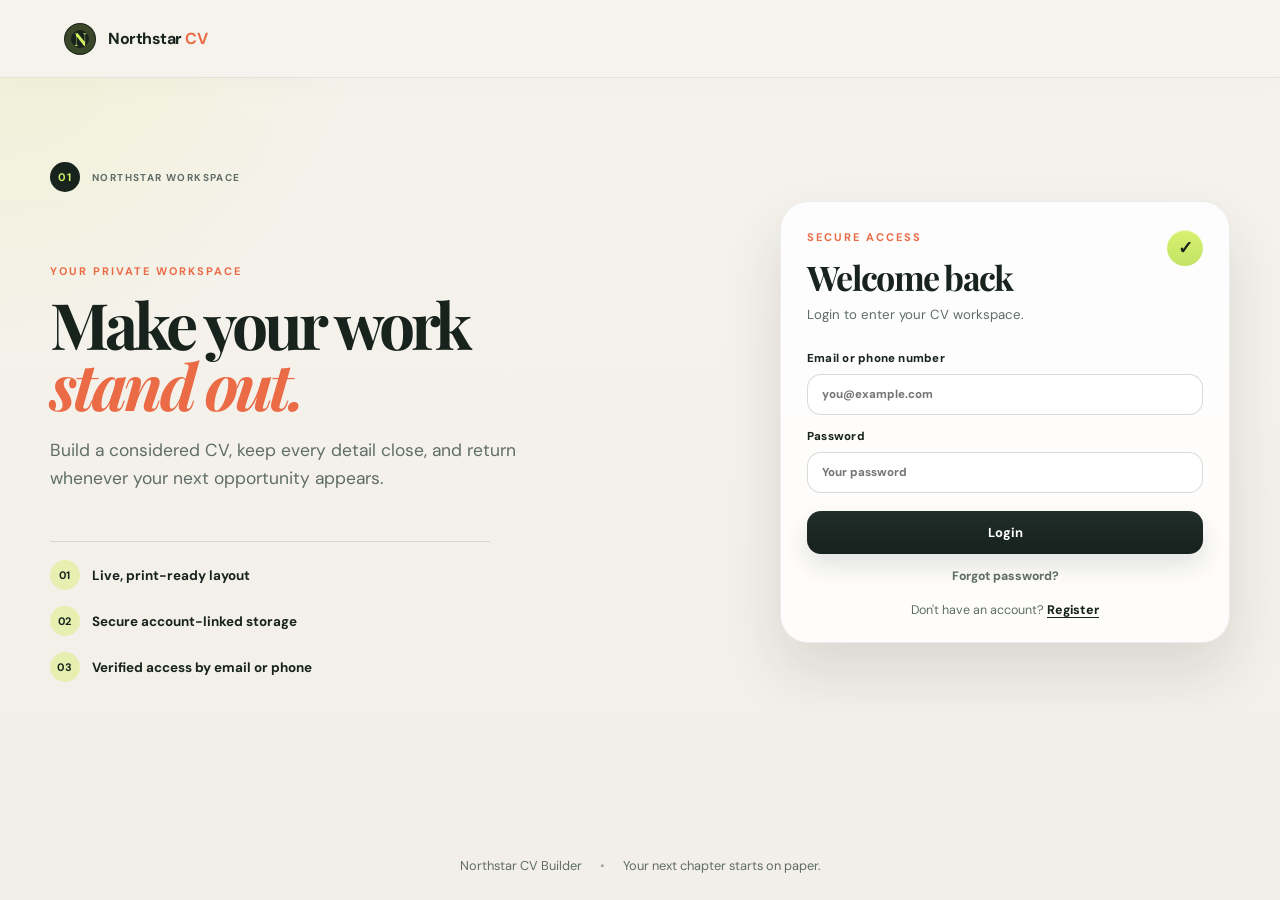
==== login.html @ ef926b18 "Refactor code structure for improved readability and maintainability" ====
<!doctype html>
<html lang="en">
<head>
  <meta charset="UTF-8">
  <meta name="viewport" content="width=device-width, initial-scale=1.0">
  <meta name="description" content="Secure access to your Northstar CV workspace.">
  <title>Login | Northstar CV</title>
  <link rel="preconnect" href="https://fonts.googleapis.com">
  <link rel="preconnect" href="https://fonts.gstatic.com" crossorigin>
  <link href="https://fonts.googleapis.com/css2?family=DM+Sans:wght@400;500;600;700&family=Playfair+Display:wght@600;700&display=swap" rel="stylesheet">
  <link rel="stylesheet" href="style.css">
  <link rel="stylesheet" href="page.css">
</head>
<body class="auth-page">
  <header class="topbar">
    <a class="brand" href="login.html" aria-label="Northstar CV home"><span class="brand-mark">N</span><span>Northstar <em>CV</em></span></a>
  </header>

  <main class="auth-shell">
    <section class="auth-hero">
      <div class="hero-index"><span>01</span><span>Northstar workspace</span></div>
      <p class="eyebrow">Your private workspace</p>
      <h1>Make your work<br><span>stand out.</span></h1>
      <p>Build a considered CV, keep every detail close, and return whenever your next opportunity appears.</p>
      <div class="auth-benefits"><div><strong>01</strong><span>Live, print-ready layout</span></div><div><strong>02</strong><span>Secure account-linked storage</span></div><div><strong>03</strong><span>Verified access by email or phone</span></div></div>
    </section>

    <section class="account-box account-card" aria-labelledby="accountTitle">
      <div class="account-header">
        <div>
          <p class="eyebrow account-eyebrow">Secure access</p>
          <h2 id="accountTitle">Welcome back</h2>
        </div>
        <span class="secure-mark" aria-hidden="true">&#10003;</span>
      </div>
      <p id="accountStatus">Login to enter your CV workspace.</p>

      <form id="loginForm" class="auth-form">
        <label class="auth-label">Email or phone number<input type="text" name="loginIdentifier" autocomplete="username" placeholder="you@example.com" required></label>
        <label class="auth-label">Password<input type="password" name="loginPassword" autocomplete="current-password" placeholder="Your password" required></label>
        <button type="submit" class="button button-dark">Login</button>
        <button type="button" id="forgotPasswordButton" class="text-button">Forgot password?</button>
      </form>

      <p class="register-prompt">Don't have an account? <a href="register.html">Register</a></p>

      <div id="otpSection" class="otp-box" hidden>
        <label for="otpCode">Verification code</label>
        <div class="otp-row">
          <input id="otpCode" type="text" name="otpCode" inputmode="numeric" maxlength="6" autocomplete="one-time-code" placeholder="123456">
          <button type="button" id="verifyOtpButton" class="button button-dark">Verify</button>
        </div>
        <p id="otpMessage">Enter the one-time code sent to your contact.</p>
      </div>

      <div id="resetSection" class="reset-box" hidden>
        <div class="reset-heading"><strong>Reset your password</strong><button type="button" id="cancelResetButton" class="text-button">Back to login</button></div>
        <p>We will send a one-time code to your verified email or phone.</p>
        <form id="resetRequestForm" class="auth-form">
          <div class="auth-row">
            <label class="auth-label">Send code by<select name="resetIdentifierType"><option value="email">Email</option><option value="phone">Phone</option></select></label>
            <label class="auth-label">Contact<input id="resetIdentifier" type="text" name="resetIdentifier" autocomplete="email" placeholder="you@example.com" required></label>
          </div>
          <button type="submit" class="button button-outline">Send reset code</button>
        </form>
        <form id="resetPasswordForm" class="auth-form" hidden>
          <label class="auth-label">Reset code<input type="text" name="resetOtp" inputmode="numeric" maxlength="6" autocomplete="one-time-code" placeholder="123456" required></label>
          <label class="auth-label">New password<input type="password" name="resetPassword" autocomplete="new-password" placeholder="At least 6 characters" minlength="6" required></label>
          <label class="auth-label">Confirm new password<input type="password" name="confirmResetPassword" autocomplete="new-password" placeholder="Re-enter your new password" minlength="6" required></label>
          <button type="submit" class="button button-dark">Update password</button>
        </form>
      </div>
    </section>
  </main>

  <footer class="footer">Northstar CV Builder <span>•</span> Your next chapter starts on paper.</footer>
  <script src="main.js"></script>
</body>
</html>
---- style.css ----
.text-button{border:0;background:transparent;color:var(--muted);font-size:11px;font-weight:700;text-align:center;text-decoration:underline;text-underline-offset:3px;padding:2px}.text-button:hover{color:var(--orange)}.reset-box{border-top:1px solid var(--line);margin-top:20px;padding-top:20px}.reset-heading{display:flex;align-items:center;justify-content:space-between;gap:12px}.reset-heading strong{font-size:16px}.reset-box>p{color:var(--muted);font-size:12px;line-height:1.5;margin:8px 0 18px}.reset-box .auth-form[hidden]{display:none}
.register-prompt{margin:24px 0 0;text-align:center;color:var(--muted);font-size:12px}.register-prompt a{color:var(--ink);font-weight:700;text-underline-offset:3px}.register-prompt a:hover{color:var(--orange)}.register-shell .account-card{align-self:center}
:root{--ink:#17211d;--muted:#69716b;--line:#dfe4df;--paper:#fffefa;--canvas:#f4f3ee;--lime:#d8f26b;--orange:#ef714a;--shadow:0 24px 70px rgba(31,44,35,.12)}*{box-sizing:border-box}html{scroll-behavior:smooth}body{margin:0;background:var(--canvas);color:var(--ink);font-family:'DM Sans',sans-serif}button,input,textarea{font:inherit}button{cursor:pointer}.topbar{height:78px;background:rgba(244,243,238,.94);border-bottom:1px solid var(--line);display:flex;align-items:center;justify-content:space-between;padding:0 clamp(20px,5vw,76px);position:sticky;top:0;z-index:10;backdrop-filter:blur(12px)}.brand{display:flex;gap:10px;align-items:center;color:var(--ink);font-weight:700;text-decoration:none;letter-spacing:-.03em}.brand em{font-style:normal;color:var(--orange)}.brand-mark{background:var(--ink);color:var(--lime);width:28px;height:28px;display:grid;place-items:center;font-family:'Playfair Display',serif;font-size:18px;border-radius:50%}.top-actions{display:flex;align-items:center;gap:12px}.saved-state{font-size:12px;color:var(--muted);margin-right:10px}.button{border:0;padding:11px 17px;border-radius:4px;font-weight:700;font-size:13px}.button-ghost{background:transparent;color:var(--muted)}.button-dark{background:var(--ink);color:#fff}.button-dark span{font-size:16px;margin-right:6px}.app-shell{max-width:1440px;margin:auto;padding:72px clamp(20px,5vw,76px) 40px}.intro{max-width:610px;margin-bottom:64px}.eyebrow{margin:0 0 14px;color:var(--orange);font-size:11px;font-weight:700;letter-spacing:.15em;text-transform:uppercase}.intro h1{font-family:'Playfair Display',serif;font-size:clamp(46px,6vw,80px);line-height:.98;letter-spacing:-.04em;margin:0 0 22px}.intro h1 span{color:var(--orange);font-style:italic}.intro-copy{color:var(--muted);font-size:17px;line-height:1.6;max-width:430px;margin:0}.progress-wrap{margin-top:36px;max-width:380px}.progress-label{display:flex;justify-content:space-between;font-size:12px;margin-bottom:9px}.progress-label strong{color:var(--orange)}.progress-track{height:5px;background:#dfe3db;border-radius:8px;overflow:hidden}.progress-track div{height:100%;width:0;background:var(--orange);transition:width .35s ease}.workspace{display:grid;grid-template-columns:minmax(420px,1fr) minmax(420px,.93fr);gap:clamp(36px,6vw,100px);align-items:start}.editor{min-width:0}.form-section{padding:0 0 38px;margin-bottom:37px;border-bottom:1px solid var(--line)}.section-heading{display:flex;justify-content:space-between;gap:20px;align-items:flex-start;margin-bottom:23px}.step{color:var(--orange);font-size:11px;font-weight:700;letter-spacing:.12em}.section-heading h2{font-size:21px;margin:7px 0 5px;letter-spacing:-.03em}.section-heading p{color:var(--muted);font-size:13px;margin:0;line-height:1.5}.field-grid{display:grid;grid-template-columns:1fr 1fr;gap:17px 14px}.field{display:flex;flex-direction:column;gap:8px;color:#3b453e;font-size:12px;font-weight:700}.field-wide{grid-column:span 2}.field input,.field textarea{width:100%;border:1px solid #cfd7cf;background:rgba(255,255,255,.5);border-radius:3px;padding:12px 13px;color:var(--ink);outline:none;transition:border .2s,box-shadow .2s}.field textarea{resize:vertical;line-height:1.5}.field input:focus,.field textarea:focus{border-color:var(--orange);box-shadow:0 0 0 3px rgba(239,113,74,.12)}.field small{font-weight:400;color:var(--muted);margin-left:5px}.add-button{border:1px solid var(--ink);background:transparent;color:var(--ink);padding:8px 11px;border-radius:3px;font-weight:700;font-size:12px;white-space:nowrap}.repeat-item{border:1px solid var(--line);padding:17px;margin-bottom:12px;background:rgba(255,255,255,.3)}.repeat-top{display:flex;justify-content:space-between;gap:10px;align-items:center;margin-bottom:15px}.repeat-label{font-size:12px;font-weight:700}.remove-button{border:0;background:none;color:var(--orange);font-size:12px;font-weight:700}.repeat-grid{display:grid;grid-template-columns:1fr 1fr;gap:14px}.repeat-grid .field-wide{grid-column:span 2}.switch{display:flex;align-items:center;gap:8px;font-size:12px;color:var(--muted);white-space:nowrap}.switch input,.optional-card input{position:absolute;opacity:0}.switch span{width:34px;height:20px;border-radius:20px;background:#bec7bf;position:relative;transition:background .2s}.switch span:after{content:'';position:absolute;width:14px;height:14px;top:3px;left:3px;background:#fff;border-radius:50%;transition:transform .2s}.switch input:checked+span{background:var(--orange)}.switch input:checked+span:after{transform:translateX(14px)}.optional-grid{display:grid;grid-template-columns:repeat(3,1fr);gap:10px;margin-bottom:16px}.optional-card{border:1px solid var(--line);padding:14px 10px;display:flex;gap:9px;cursor:pointer;min-height:69px}.optional-card:has(input:checked){border-color:var(--orange);background:#fff8f4}.optional-card:before{content:'+';border:1px solid #b7c0b8;border-radius:50%;width:18px;height:18px;display:grid;place-items:center;color:var(--muted);font-size:15px;flex:none}.optional-card:has(input:checked):before{content:'✓';background:var(--orange);color:#fff;border-color:var(--orange);font-size:11px}.optional-card span{display:flex;flex-direction:column;gap:4px}.optional-card b{font-size:12px}.optional-card small{font-size:10px;color:var(--muted);line-height:1.3}.preview-panel{position:sticky;top:110px}.preview-toolbar{display:flex;justify-content:space-between;align-items:flex-end;margin-bottom:18px}.preview-toolbar h2{font-family:'Playfair Display',serif;font-size:30px;margin:0}.page-count{font-size:11px;color:var(--muted)}.paper{background:var(--paper);box-shadow:var(--shadow);min-height:780px;padding:54px 57px;color:#202b25}.cv-head{border-bottom:2px solid var(--ink);padding-bottom:20px;margin-bottom:22px}.cv-head h1{font-family:'Playfair Display',serif;font-size:38px;line-height:1;margin:0 0 9px;letter-spacing:-.04em}.cv-head h3{font-size:12px;font-weight:500;color:var(--orange);letter-spacing:.08em;text-transform:uppercase;margin:0 0 16px}.contact-line{color:var(--muted);font-size:9px;display:flex;gap:8px;flex-wrap:wrap}.contact-line span:not(:last-child):after{content:'•';margin-left:8px;color:var(--orange)}.cv-section{margin-bottom:20px}.cv-section h4{font-size:10px;letter-spacing:.15em;text-transform:uppercase;margin:0 0 12px;color:var(--orange);display:flex;align-items:center;gap:9px}.cv-section h4:after{content:'';height:1px;background:#e2e5df;flex:1}.cv-summary{font-size:10.5px;line-height:1.65;color:#4c5750;margin:0}.cv-entry{margin-bottom:15px}.entry-head{display:flex;justify-content:space-between;gap:12px}.entry-head strong{font-size:11px}.entry-date{font-size:9px;color:var(--orange);white-space:nowrap}.entry-sub{font-size:10px;color:var(--muted);margin:3px 0 6px}.entry-description{font-size:9.5px;line-height:1.55;color:#4c5750;margin:0;white-space:pre-line}.skill-list{display:flex;flex-wrap:wrap;gap:6px}.skill{font-size:9px;background:#edf2e7;padding:5px 8px;border-radius:2px}.empty-preview{color:#9aa39b;font-size:11px;line-height:1.6}.footer{padding:20px clamp(20px,5vw,76px) 42px;color:var(--muted);font-size:11px}.footer span{color:var(--orange);padding:0 7px}@media(max-width:1000px){.workspace{grid-template-columns:1fr}.preview-panel{position:static;max-width:760px}.paper{min-height:auto}.intro{margin-bottom:45px}}@media(max-width:600px){.topbar{height:66px}.saved-state{display:none}.button{padding:10px}.app-shell{padding-top:45px}.workspace{display:block}.field-grid,.repeat-grid{grid-template-columns:1fr}.field-wide,.repeat-grid .field-wide{grid-column:span 1}.optional-grid{grid-template-columns:1fr 1fr}.paper{padding:34px 25px}.cv-head h1{font-size:32px}.top-actions{gap:3px}}
@media print{body{background:#fff}.topbar,.intro,.editor,.preview-toolbar,.footer{display:none}.app-shell{padding:0}.workspace{display:block}.preview-panel{position:static;max-width:none}.paper{box-shadow:none;padding:36px;min-height:0}.paper:after{display:none}}

/* Conventional CV document styling */
.paper{font-family:'DM Sans',sans-serif;border-top:5px solid var(--ink)}
.paper .cv-head h1{font-family:'DM Sans',sans-serif !important;font-weight:700;letter-spacing:-.04em}
.paper .cv-head h3{font-family:'DM Sans',sans-serif !important;color:var(--ink) !important;font-weight:600;letter-spacing:.04em}
.contact-line span:not(:last-child):after{content:' | ';margin-left:8px;color:var(--muted)}
.paper .cv-section h4{color:var(--ink) !important;border-bottom:1px solid var(--ink);padding-bottom:6px;letter-spacing:.08em}
.cv-section h4:after{display:none}
.entry-date{color:var(--muted)}
.entry-description{font-size:9.5px;line-height:1.55;color:#4c5750;margin:6px 0 0;padding-left:15px}
.entry-description li{padding-left:3px;margin-bottom:3px}
.auth-protected{visibility:hidden}
.auth-page{min-height:100vh;display:flex;flex-direction:column}
.auth-shell{width:min(1120px,calc(100% - 40px));margin:auto;display:grid;grid-template-columns:1fr 480px;gap:clamp(40px,8vw,120px);align-items:center;padding:72px 0}
.auth-hero h1{font-family:'Playfair Display',serif;font-size:clamp(42px,5vw,70px);line-height:1;letter-spacing:-.04em;margin:0 0 22px}.auth-hero h1 span{color:var(--orange);font-style:italic}.auth-hero>p:not(.eyebrow){color:var(--muted);font-size:17px;line-height:1.6;max-width:430px}.auth-note{display:grid;gap:5px;border-left:3px solid var(--lime);padding:12px 0 12px 16px;margin-top:38px;font-size:13px}.auth-note span{color:var(--muted)}.account-card{width:100%;margin:0}.account-card h2{margin:0;font-family:'Playfair Display',serif;font-size:30px;letter-spacing:-.02em}.secure-mark{display:grid;place-items:center;width:30px;height:30px;border-radius:50%;background:var(--lime);font-weight:700}.auth-label{display:grid;gap:7px;color:var(--muted);font-size:12px;font-weight:700}.button-outline{background:transparent;color:var(--ink);border:1px solid var(--ink)}.auth-divider{display:flex;align-items:center;gap:12px;color:var(--muted);font-size:11px;margin:24px 0}.auth-divider:before,.auth-divider:after{content:'';height:1px;background:var(--line);flex:1}.signup-form{margin-top:0}.footer{margin-top:auto}@media (max-width:800px){.auth-shell{grid-template-columns:1fr;padding:48px 0}.auth-hero{max-width:560px}.auth-note{margin-top:24px}}

/* Account and verification surface */
.account-panel{margin:-20px 0 58px;max-width:720px}
.account-box{background:var(--paper);border:1px solid var(--line);border-radius:8px;padding:26px 28px;box-shadow:0 14px 34px rgba(31,44,35,.07)}
.account-header{display:flex;align-items:flex-start;justify-content:space-between;gap:20px}
.account-header h3{margin:0;font-family:'Playfair Display',serif;font-size:28px;letter-spacing:-.02em}
.account-eyebrow{margin-bottom:8px}
#accountStatus{margin:8px 0 22px;color:var(--muted);font-size:13px}
.auth-form{display:grid;gap:11px}
.auth-form input,.auth-form select,.otp-box input{width:100%;border:1px solid var(--line);border-radius:4px;background:#fff;padding:12px 13px;color:var(--ink);outline:none}
.auth-form input:focus,.auth-form select:focus,.otp-box input:focus{border-color:var(--orange);box-shadow:0 0 0 3px rgba(239,113,74,.12)}
.auth-row{display:grid;grid-template-columns:125px 1fr;gap:11px}
.auth-row select{appearance:auto}
.otp-box{margin-top:14px;padding:16px;background:#f8f8f2;border:1px solid #dce4c6;border-left:4px solid var(--lime);border-radius:4px}
.otp-box label{display:block;font-size:12px;font-weight:700;margin-bottom:8px}
.otp-row{display:grid;grid-template-columns:1fr auto;gap:10px}
.otp-box p{margin:9px 0 0;color:var(--muted);font-size:12px;line-height:1.5}
.login-form{margin-top:22px;padding-top:20px;border-top:1px solid var(--line)}
.login-form .button{justify-self:start}
@media (max-width:600px){.account-panel{margin-top:-24px}.account-box{padding:22px 18px}.auth-row,.otp-row{grid-template-columns:1fr}.account-header{display:block}.account-header .button{margin-top:12px;padding-left:0}.login-form .button{width:100%}}

/* Focused authentication page */
.auth-page{background:#eceee8}.auth-page .topbar{background:rgba(236,238,232,.9)}
.auth-shell{max-width:1180px;grid-template-columns:minmax(0,1fr) minmax(390px,450px);gap:clamp(56px,9vw,150px);padding:clamp(56px,9vh,100px) 0}
.auth-hero{padding:12px 0}.hero-index{display:flex;align-items:center;gap:12px;color:var(--muted);font-size:10px;font-weight:700;letter-spacing:.14em;text-transform:uppercase;margin-bottom:72px}.hero-index span:first-child{display:grid;place-items:center;width:30px;height:30px;background:var(--ink);color:var(--lime);border-radius:50%;font-size:11px}.auth-hero h1{font-size:clamp(52px,6.2vw,88px);line-height:.93;margin-bottom:26px}.auth-hero>p:not(.eyebrow){font-size:18px;max-width:470px}.auth-benefits{display:grid;gap:17px;border-top:1px solid #cbd2ca;margin-top:58px;padding-top:20px;max-width:430px}.auth-benefits div{display:grid;grid-template-columns:28px 1fr;gap:12px;align-items:center;font-size:13px}.auth-benefits strong{color:var(--orange);font-size:11px;letter-spacing:.1em}.auth-benefits span{font-weight:600}.account-card{padding:34px;background:#fff;border-color:#d4dad2;box-shadow:0 28px 60px rgba(31,44,35,.13)}.account-card .account-header h2{font-size:34px}.account-card #accountStatus{margin-top:10px;margin-bottom:25px}.auth-mode-switch{display:grid;grid-template-columns:1fr 1fr;gap:4px;background:#eef0eb;padding:4px;border-radius:5px;margin-bottom:24px}.auth-mode-button{border:0;background:transparent;color:var(--muted);padding:10px 8px;border-radius:3px;font-size:12px;font-weight:700}.auth-mode-button.is-active{background:#fff;color:var(--ink);box-shadow:0 2px 7px rgba(31,44,35,.1)}.auth-form{gap:15px}.auth-label{color:var(--ink);font-size:11px;letter-spacing:.02em}.auth-form input,.auth-form select,.otp-box input{padding:13px 14px;margin-top:1px}.auth-form .button{width:100%;padding:13px 17px;margin-top:4px}.button-outline{border-color:#aeb8ad}.signup-form[hidden]{display:none}.otp-box{margin-top:20px}.auth-page .footer{padding-bottom:24px}@media (max-width:800px){.auth-shell{grid-template-columns:1fr;gap:40px;padding:45px 0}.hero-index{margin-bottom:42px}.auth-benefits{margin-top:36px}.auth-card{max-width:520px}.account-card{justify-self:center}.auth-page .footer{padding-left:20px;padding-right:20px}}@media (max-width:480px){.auth-shell{width:min(100% - 28px,450px)}.account-card{padding:24px 18px}.auth-hero h1{font-size:52px}.hero-index{margin-bottom:34px}}
---- page.css ----
:root {
  --bg-soft: #f5f3ed;
  --bg-strong: #ece8df;
  --panel: rgba(255, 255, 255, 0.86);
  --panel-strong: #ffffff;
  --panel-border: rgba(23, 33, 29, 0.08);
  --ink: #18231d;
  --muted: #5f6d66;
  --line: #dfe5df;
  --orange: #ea6b46;
  --orange-soft: rgba(234, 107, 70, 0.12);
  --lime: #d4ef5f;
  --shadow-lg: 0 28px 70px rgba(24, 35, 29, 0.12);
  --shadow-md: 0 18px 42px rgba(24, 35, 29, 0.08);
  --shadow-sm: 0 10px 24px rgba(24, 35, 29, 0.06);
}

body {
  background:
    radial-gradient(circle at top left, rgba(212, 239, 95, 0.22), transparent 22%),
    linear-gradient(180deg, #f6f3ee 0%, #f2efe8 100%);
}

.topbar {
  background: rgba(246, 243, 238, 0.88);
  border-bottom: 1px solid rgba(23, 33, 29, 0.08);
  box-shadow: 0 8px 20px rgba(24, 35, 29, 0.02);
}

.brand {
  gap: 12px;
  padding: 8px 0;
}

.brand-mark {
  width: 32px;
  height: 32px;
  font-size: 18px;
  border: 1px solid rgba(24, 35, 29, 0.1);
  box-shadow: inset 0 0 0 6px rgba(212, 239, 95, 0.18);
}

.top-actions {
  gap: 10px;
}

.saved-state {
  padding: 8px 12px;
  border-radius: 999px;
  background: rgba(255, 255, 255, 0.7);
  border: 1px solid var(--panel-border);
  color: var(--muted);
  margin-right: 4px;
}

.button {
  border-radius: 12px;
  padding: 12px 18px;
  transition: transform 0.18s ease, box-shadow 0.18s ease, background 0.18s ease;
}

.button:hover {
  transform: translateY(-1px);
}

.button-ghost {
  border: 1px solid rgba(24, 35, 29, 0.12);
  background: rgba(255, 255, 255, 0.5);
  color: var(--ink);
}

.button-dark {
  background: linear-gradient(180deg, #202d28 0%, #17211d 100%);
  box-shadow: 0 12px 24px rgba(24, 35, 29, 0.12);
}

.app-shell {
  padding-top: 54px;
  padding-bottom: 46px;
}

.intro {
  max-width: 640px;
  margin-bottom: 42px;
}

.eyebrow {
  margin-bottom: 18px;
  letter-spacing: 0.18em;
}

.intro h1 {
  text-wrap: balance;
}

.intro-copy {
  font-size: 18px;
  max-width: 470px;
  color: var(--muted);
}

.progress-wrap {
  margin-top: 30px;
  max-width: 420px;
  padding: 18px 18px 14px;
  border-radius: 16px;
  background: rgba(255, 255, 255, 0.66);
  border: 1px solid rgba(23, 33, 29, 0.08);
  box-shadow: var(--shadow-sm);
}

.progress-track {
  height: 10px;
  border-radius: 999px;
  overflow: hidden;
  background: rgba(23, 33, 29, 0.08);
}

.progress-track div {
  height: 100%;
  border-radius: inherit;
  background: linear-gradient(90deg, var(--orange) 0%, #f59f7a 100%);
  box-shadow: 0 0 18px rgba(234, 107, 70, 0.26);
}

.workspace {
  gap: 34px;
  align-items: start;
}

.editor {
  display: grid;
  gap: 20px;
}

.form-section {
  background: rgba(255, 255, 255, 0.72);
  border: 1px solid var(--panel-border);
  border-radius: 24px;
  padding: 26px 22px 22px;
  box-shadow: var(--shadow-sm);
}

.section-heading {
  display: flex;
  justify-content: space-between;
  align-items: flex-start;
  gap: 18px;
  margin-bottom: 18px;
}

.section-heading > div {
  display: grid;
  gap: 8px;
}

.step {
  display: inline-flex;
  align-items: center;
  justify-content: center;
  width: 34px;
  height: 34px;
  border-radius: 10px;
  background: var(--orange-soft);
  color: var(--orange);
  font-size: 11px;
  font-weight: 800;
  letter-spacing: 0.06em;
}

.section-heading h2 {
  margin: 0;
  font-size: clamp(1.3rem, 1.6vw, 1.8rem);
  letter-spacing: -0.04em;
}

.section-heading p {
  margin: 0;
  color: var(--muted);
  font-size: 0.83rem;
}

.field-grid {
  display: grid;
  grid-template-columns: repeat(2, minmax(0, 1fr));
  gap: 16px;
}

.field {
  display: grid;
  gap: 8px;
  font-size: 0.76rem;
  color: var(--muted);
  font-weight: 700;
}

.field span {
  display: flex;
  align-items: baseline;
  justify-content: space-between;
  gap: 8px;
}

.field small {
  font-size: 10px;
  color: var(--muted);
}

.field input,
.field textarea,
.repeat-grid input,
.repeat-grid textarea {
  width: 100%;
  border: 1px solid rgba(23, 33, 29, 0.15);
  border-radius: 14px;
  background: rgba(255, 255, 255, 0.82);
  padding: 12px 14px;
  color: var(--ink);
  outline: none;
  transition: border-color 0.18s ease, box-shadow 0.18s ease, background 0.18s ease;
}

.field textarea,
.repeat-grid textarea {
  min-height: 116px;
  resize: vertical;
}

.field input:focus,
.field textarea:focus,
.repeat-grid input:focus,
.repeat-grid textarea:focus {
  border-color: rgba(234, 107, 70, 0.58);
  background: #fff;
  box-shadow: 0 0 0 4px rgba(234, 107, 70, 0.12);
}

.field-wide {
  grid-column: 1 / -1;
}

.switch {
  display: inline-flex;
  align-items: center;
  gap: 10px;
  padding: 8px 12px;
  border-radius: 999px;
  background: rgba(23, 33, 29, 0.03);
  border: 1px solid rgba(23, 33, 29, 0.08);
  color: var(--ink);
  font-size: 0.75rem;
  font-weight: 700;
}

.switch input {
  position: absolute;
  opacity: 0;
  pointer-events: none;
}

.switch span {
  position: relative;
  display: inline-block;
  width: 36px;
  height: 20px;
  border-radius: 999px;
  background: rgba(23, 33, 29, 0.16);
  transition: background 0.2s ease;
}

.switch span::after {
  content: "";
  position: absolute;
  width: 14px;
  height: 14px;
  border-radius: 50%;
  background: #fff;
  top: 3px;
  left: 4px;
  box-shadow: 0 3px 8px rgba(24, 35, 29, 0.2);
  transition: transform 0.2s ease;
}

.switch input:checked + span {
  background: rgba(234, 107, 70, 0.9);
}

.switch input:checked + span::after {
  transform: translateX(16px);
}

.add-button,
.remove-button {
  border: 0;
  border-radius: 10px;
  cursor: pointer;
  font-weight: 700;
  transition: transform 0.18s ease, opacity 0.18s ease;
}

.add-button {
  padding: 10px 12px;
  background: rgba(212, 239, 95, 0.32);
  color: var(--ink);
}

.add-button:hover,
.remove-button:hover {
  transform: translateY(-1px);
}

#experienceFields,
#educationFields,
#optionalFields {
  display: grid;
  gap: 16px;
}

.repeat-item {
  border: 1px solid rgba(23, 33, 29, 0.09);
  border-radius: 18px;
  background: rgba(249, 249, 247, 0.9);
  padding: 16px;
}

.repeat-top {
  display: flex;
  align-items: center;
  justify-content: space-between;
  gap: 10px;
  margin-bottom: 14px;
}

.repeat-label {
  display: inline-flex;
  align-items: center;
  gap: 8px;
  color: var(--ink);
  font-weight: 800;
  font-size: 0.78rem;
  letter-spacing: 0.04em;
  text-transform: uppercase;
}

.repeat-label::before {
  content: "";
  width: 8px;
  height: 8px;
  border-radius: 50%;
  background: var(--orange);
}

.remove-button {
  background: transparent;
  color: var(--muted);
  padding: 6px 10px;
}

.repeat-grid {
  display: grid;
  grid-template-columns: repeat(2, minmax(0, 1fr));
  gap: 16px;
}

.optional-grid {
  display: grid;
  grid-template-columns: repeat(2, minmax(0, 1fr));
  gap: 14px;
  margin-bottom: 16px;
}

.optional-card {
  display: flex;
  align-items: center;
  gap: 12px;
  padding: 14px 16px;
  border-radius: 16px;
  border: 1px solid rgba(23, 33, 29, 0.1);
  background: rgba(255, 255, 255, 0.72);
  cursor: pointer;
  transition: border-color 0.18s ease, transform 0.18s ease, box-shadow 0.18s ease;
}

.optional-card:hover {
  transform: translateY(-1px);
  box-shadow: var(--shadow-sm);
}

.optional-card input {
  accent-color: var(--orange);
  width: 18px;
  height: 18px;
  margin: 0;
}

.optional-card span {
  display: grid;
  gap: 3px;
}

.optional-card b {
  color: var(--ink);
  font-size: 0.82rem;
}

.optional-card small {
  color: var(--muted);
  font-size: 0.72rem;
}

.preview-panel {
  position: sticky;
  top: 94px;
}

.preview-toolbar {
  display: flex;
  align-items: center;
  justify-content: space-between;
  gap: 12px;
  margin-bottom: 14px;
  padding: 0 4px;
}

.preview-toolbar h2 {
  margin: 6px 0 0;
  font-size: clamp(1.7rem, 2vw, 2.2rem);
  letter-spacing: -0.04em;
}

.page-count {
  display: inline-flex;
  align-items: center;
  justify-content: center;
  min-height: 32px;
  padding: 0 12px;
  border-radius: 999px;
  border: 1px solid rgba(23, 33, 29, 0.12);
  background: rgba(255, 255, 255, 0.58);
  color: var(--muted);
  font-size: 0.72rem;
  font-weight: 700;
}

.paper {
  width: 100%;
  min-height: 1180px;
  background:
    linear-gradient(180deg, rgba(255, 255, 255, 0.98), rgba(255, 255, 255, 0.96)),
    radial-gradient(circle at top right, rgba(234, 107, 70, 0.08), transparent 28%);
  border: 1px solid rgba(23, 33, 29, 0.08);
  border-top: 5px solid var(--ink);
  box-shadow: 0 30px 60px rgba(24, 35, 29, 0.12);
  border-radius: 22px 22px 18px 18px;
  padding: 42px 40px 32px;
  position: relative;
  overflow: hidden;
}

.paper::before {
  content: "";
  position: absolute;
  inset: 0 auto auto 0;
  width: 100%;
  height: 8px;
  background: linear-gradient(90deg, var(--ink) 0%, var(--ink) 54%, rgba(234, 107, 70, 0.9) 54%, rgba(212, 239, 95, 0.9) 100%);
  opacity: 0.9;
}

.paper::after {
  content: "";
  position: absolute;
  inset: 0 auto auto 0;
  width: 100%;
  height: 100%;
  background: linear-gradient(180deg, rgba(255,255,255,0) 0%, rgba(255,255,255,0.02) 100%);
  pointer-events: none;
}

.cv-head {
  display: grid;
  gap: 8px;
  padding-top: 8px;
  margin-bottom: 18px;
}

.cv-head h1 {
  margin: 0;
  font-size: clamp(2.1rem, 2.2vw, 3.05rem);
  line-height: 0.94;
  letter-spacing: -0.08em;
  font-weight: 800;
  color: var(--ink);
}

.cv-head h3 {
  margin: 0;
  font-size: 0.79rem;
  font-weight: 800;
  letter-spacing: 0.12em;
  text-transform: uppercase;
  color: rgba(24, 35, 29, 0.7);
}

.contact-line {
  display: flex;
  flex-wrap: wrap;
  gap: 8px 10px;
  color: var(--muted);
  font-size: 0.7rem;
  line-height: 1.5;
  padding-top: 2px;
}

.contact-line span {
  display: inline-flex;
  align-items: center;
}

.contact-line span:not(:last-child)::after {
  content: "|";
  margin-left: 10px;
  color: rgba(23, 33, 29, 0.35);
}

.cv-section {
  margin-top: 22px;
}

.cv-section h4 {
  margin: 0 0 12px;
  padding-bottom: 8px;
  border-bottom: 1px solid rgba(23, 33, 29, 0.18);
  color: var(--ink);
  text-transform: uppercase;
  letter-spacing: 0.12em;
  font-size: 0.72rem;
  font-weight: 800;
}

.cv-entry {
  display: grid;
  gap: 6px;
  margin-bottom: 16px;
  padding-bottom: 12px;
  border-bottom: 1px solid rgba(23, 33, 29, 0.08);
}

.cv-entry:last-child {
  margin-bottom: 0;
  border-bottom: 0;
  padding-bottom: 0;
}

.entry-head {
  display: flex;
  justify-content: space-between;
  align-items: baseline;
  gap: 10px;
}

.entry-head strong {
  font-size: 0.83rem;
  letter-spacing: -0.02em;
  color: var(--ink);
}

.entry-date {
  color: var(--muted);
  font-size: 0.68rem;
  font-weight: 700;
}

.entry-sub {
  color: var(--muted);
  font-size: 0.7rem;
  font-weight: 700;
}

.entry-description {
  margin: 2px 0 0;
  padding-left: 18px;
  color: #485a52;
  font-size: 0.68rem;
  line-height: 1.65;
}

.entry-description li + li {
  margin-top: 2px;
}

.cv-summary {
  margin: 0;
  color: #3f4d49;
  font-size: 0.72rem;
  line-height: 1.7;
}

.skills-list {
  display: flex;
  flex-wrap: wrap;
  gap: 8px;
}

.skill {
  display: inline-flex;
  align-items: center;
  padding: 7px 10px;
  border-radius: 999px;
  background: linear-gradient(180deg, rgba(234, 107, 70, 0.08), rgba(212, 239, 95, 0.12));
  border: 1px solid rgba(234, 107, 70, 0.14);
  color: var(--ink);
  font-size: 0.68rem;
  font-weight: 700;
  box-shadow: inset 0 1px 0 rgba(255,255,255,0.8);
}

.empty-preview {
  margin: 0;
  color: var(--muted);
  font-size: 0.72rem;
  font-style: italic;
}

.footer {
  padding: 10px 20px 30px;
  text-align: center;
  color: var(--muted);
  font-size: 0.8rem;
}

.footer span {
  margin: 0 8px;
  color: rgba(23, 33, 29, 0.35);
}

body.auth-page {
  background:
    radial-gradient(circle at top left, rgba(212, 239, 95, 0.18), transparent 24%),
    linear-gradient(180deg, #f6f3ee 0%, #f2efe8 100%);
}

.auth-page .topbar {
  background: rgba(246, 243, 238, 0.9);
  border-bottom: 1px solid rgba(23, 33, 29, 0.08);
  box-shadow: 0 10px 24px rgba(24, 35, 29, 0.02);
}

.auth-shell {
  width: min(1180px, calc(100% - 36px));
  margin: 0 auto;
  padding: clamp(52px, 8vh, 96px) 0;
}

.auth-hero {
  padding-top: 12px;
}

.auth-page .eyebrow {
  margin-bottom: 16px;
}

.auth-hero h1 {
  font-family: 'Playfair Display', serif;
  font-size: clamp(3rem, 5vw, 5.6rem);
  line-height: 0.95;
  letter-spacing: -0.06em;
  margin-bottom: 20px;
}

.auth-hero h1 span {
  color: var(--orange);
  font-style: italic;
}

.auth-hero > p:not(.eyebrow) {
  max-width: 500px;
  color: var(--muted);
  font-size: 1.09rem;
  line-height: 1.65;
}

.auth-benefits {
  display: grid;
  gap: 16px;
  max-width: 440px;
  margin-top: 48px;
  padding-top: 18px;
  border-top: 1px solid rgba(23, 33, 29, 0.12);
}

.auth-benefits div {
  display: grid;
  grid-template-columns: 30px 1fr;
  gap: 12px;
  align-items: center;
}

.auth-benefits strong {
  display: inline-flex;
  align-items: center;
  justify-content: center;
  width: 30px;
  height: 30px;
  border-radius: 50%;
  background: rgba(212, 239, 95, 0.42);
  color: var(--ink);
  font-size: 0.68rem;
  letter-spacing: 0.08em;
}

.auth-benefits span {
  color: var(--ink);
  font-size: 0.84rem;
  font-weight: 700;
}

.account-card {
  width: min(100%, 470px);
  margin: 0;
  background: rgba(255, 255, 255, 0.86);
  border: 1px solid rgba(23, 33, 29, 0.08);
  border-radius: 28px;
  box-shadow: 0 28px 60px rgba(24, 35, 29, 0.12);
  padding: 28px 26px 24px;
}

.account-header {
  display: flex;
  align-items: flex-start;
  justify-content: space-between;
  gap: 18px;
  margin-bottom: 6px;
}

.account-header h2 {
  margin: 0;
  font-family: 'Playfair Display', serif;
  font-size: clamp(2rem, 2.7vw, 2.5rem);
  letter-spacing: -0.05em;
  line-height: 1;
}

.account-eyebrow {
  margin-bottom: 8px;
}

.secure-mark {
  display: grid;
  place-items: center;
  width: 36px;
  height: 36px;
  border-radius: 50%;
  background: linear-gradient(180deg, rgba(212, 239, 95, 0.9), rgba(189, 224, 86, 0.9));
  color: var(--ink);
  font-size: 1.1rem;
  font-weight: 700;
  box-shadow: inset 0 1px 0 rgba(255,255,255,0.7);
}

#accountStatus {
  margin: 8px 0 20px;
  color: var(--muted);
  font-size: 0.83rem;
  line-height: 1.6;
}

.auth-form {
  display: grid;
  gap: 14px;
}

.auth-label {
  display: grid;
  gap: 7px;
  color: var(--ink);
  font-size: 0.72rem;
  font-weight: 800;
  letter-spacing: 0.02em;
}

.auth-form input,
.auth-form select,
.otp-box input {
  width: 100%;
  border: 1px solid rgba(23, 33, 29, 0.16);
  border-radius: 14px;
  background: rgba(255, 255, 255, 0.9);
  padding: 12px 14px;
  color: var(--ink);
  outline: none;
  transition: border-color 0.18s ease, box-shadow 0.18s ease, background 0.18s ease;
}

.auth-form input:focus,
.auth-form select:focus,
.otp-box input:focus {
  border-color: rgba(234, 107, 70, 0.55);
  background: #fff;
  box-shadow: 0 0 0 4px rgba(234, 107, 70, 0.1);
}

.auth-row {
  display: grid;
  grid-template-columns: 132px 1fr;
  gap: 12px;
}

.auth-form .button {
  width: 100%;
  margin-top: 4px;
  border-radius: 14px;
}

.text-button {
  text-decoration: none;
  color: var(--muted);
  font-size: 0.76rem;
  font-weight: 800;
  padding: 0;
}

.text-button:hover {
  color: var(--orange);
}

.register-prompt {
  margin-top: 18px;
  color: var(--muted);
  font-size: 0.78rem;
}

.register-prompt a {
  color: var(--ink);
  text-decoration: underline;
  text-underline-offset: 3px;
  font-weight: 800;
}

.otp-box {
  margin-top: 18px;
  padding: 16px 14px 14px;
  border-radius: 16px;
  background: linear-gradient(180deg, rgba(212, 239, 95, 0.1), rgba(255, 255, 255, 0.84));
  border: 1px solid rgba(212, 239, 95, 0.7);
}

.otp-box label {
  display: block;
  margin-bottom: 8px;
  font-size: 0.72rem;
  font-weight: 800;
  color: var(--ink);
}

.otp-row {
  display: grid;
  grid-template-columns: minmax(0, 1fr) auto;
  gap: 10px;
}

.otp-box p {
  margin: 10px 0 0;
  color: var(--muted);
  font-size: 0.72rem;
  line-height: 1.55;
}

.reset-box {
  margin-top: 18px;
  padding-top: 18px;
  border-top: 1px solid rgba(23, 33, 29, 0.12);
}

.reset-heading {
  display: flex;
  align-items: center;
  justify-content: space-between;
  gap: 12px;
}

.reset-heading strong {
  font-size: 0.96rem;
}

.reset-box > p {
  color: var(--muted);
  margin: 10px 0 18px;
  font-size: 0.76rem;
  line-height: 1.5;
}

.auth-page .footer {
  padding-bottom: 26px;
}

@media (max-width: 800px) {
  .auth-shell {
    grid-template-columns: 1fr;
    gap: 38px;
    padding-top: 42px;
  }

  .auth-hero {
    max-width: 520px;
  }

  .account-card {
    width: min(100%, 520px);
    justify-self: center;
  }

  .auth-page .footer {
    padding-left: 18px;
    padding-right: 18px;
  }
}

@media (max-width: 520px) {
  .auth-shell {
    width: min(100% - 24px, 520px);
  }

  .auth-row,
  .otp-row {
    grid-template-columns: 1fr;
  }

  .account-card {
    padding: 22px 18px 18px;
  }

  .auth-hero h1 {
    font-size: 2.8rem;
  }
}

@media (max-width: 1080px) {
  .workspace {
    grid-template-columns: 1fr;
  }

  .preview-panel {
    position: static;
  }

  .paper {
    min-height: 0;
  }
}

@media (max-width: 760px) {
  .topbar {
    padding-left: 18px;
    padding-right: 18px;
    height: auto;
    min-height: 78px;
    align-items: flex-start;
    padding-top: 18px;
    padding-bottom: 18px;
  }

  .topbar,
  .top-actions {
    flex-wrap: wrap;
  }

  .brand {
    flex-shrink: 0;
  }

  .field-grid,
  .repeat-grid,
  .optional-grid {
    grid-template-columns: 1fr;
  }

  .intro {
    margin-bottom: 28px;
  }

  .app-shell {
    padding-left: 18px;
    padding-right: 18px;
  }

  .form-section {
    padding: 20px 16px 18px;
  }

  .preview-toolbar {
    flex-direction: column;
    align-items: flex-start;
  }

  .paper {
    padding: 28px 22px 24px;
    border-radius: 18px;
  }
}

@media print {
  body {
    background: #fff;
  }

  .topbar,
  .intro,
  .editor,
  .preview-toolbar,
  .footer {
    display: none !important;
  }

  .app-shell {
    padding: 0;
  }

  .workspace {
    display: block;
  }

  .preview-panel {
    position: static;
    max-width: none;
  }

  .paper {
    box-shadow: none;
    border: 0;
    border-radius: 0;
    min-height: 0;
    padding: 24px 26px;
  }

  .paper::after {
    display: none;
  }
}
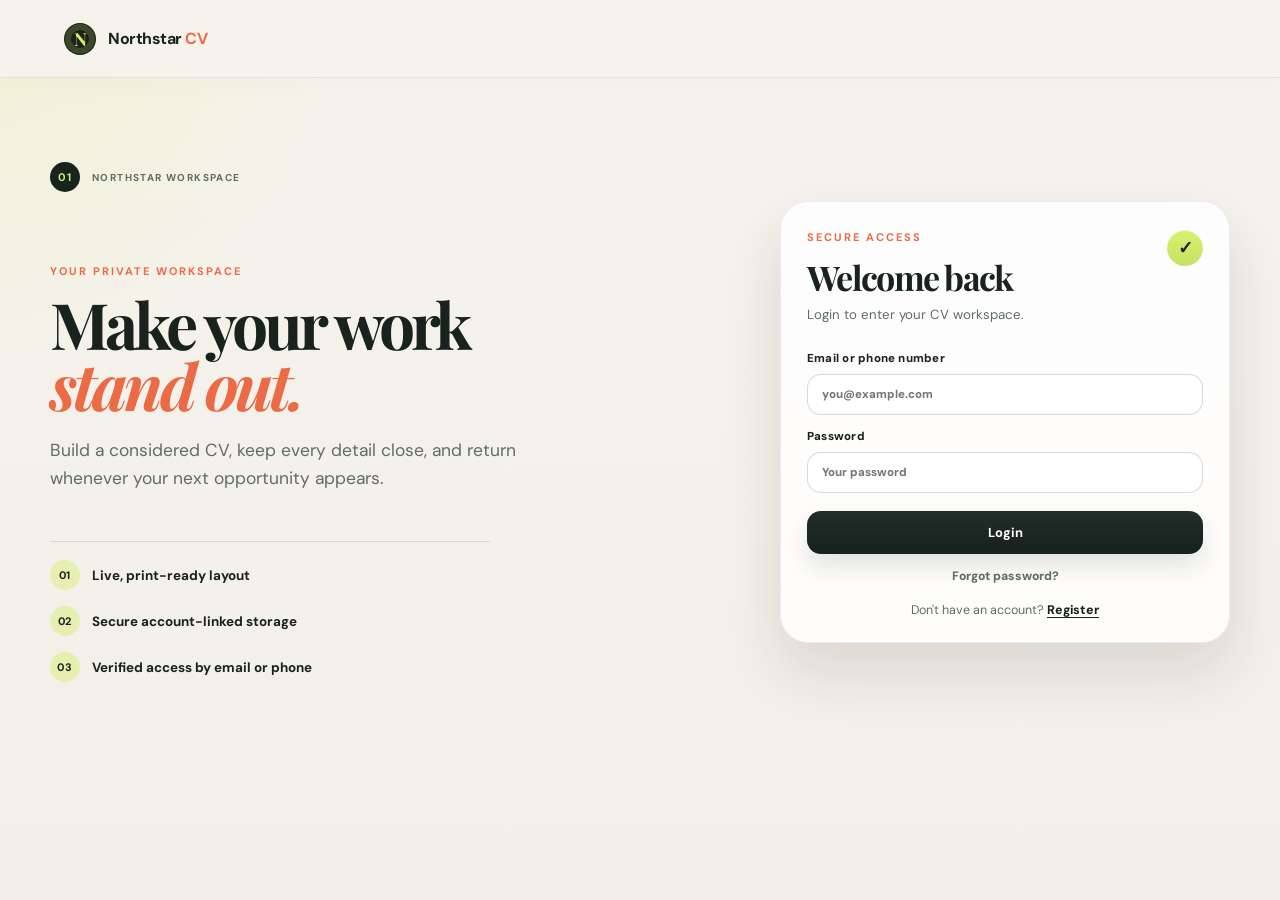
==== commit 93bd846d: "feat: enhance CV builder with user ID tracking, additional fields, and improved UI - Added DB_PORT c" ====
--- a/login.html
+++ b/login.html
@@ -44,15 +44,6 @@
 
       <p class="register-prompt">Don't have an account? <a href="register.html">Register</a></p>
 
-      <div id="otpSection" class="otp-box" hidden>
-        <label for="otpCode">Verification code</label>
-        <div class="otp-row">
-          <input id="otpCode" type="text" name="otpCode" inputmode="numeric" maxlength="6" autocomplete="one-time-code" placeholder="123456">
-          <button type="button" id="verifyOtpButton" class="button button-dark">Verify</button>
-        </div>
-        <p id="otpMessage">Enter the one-time code sent to your contact.</p>
-      </div>
-
       <div id="resetSection" class="reset-box" hidden>
         <div class="reset-heading"><strong>Reset your password</strong><button type="button" id="cancelResetButton" class="text-button">Back to login</button></div>
         <p>We will send a one-time code to your verified email or phone.</p>
@@ -73,7 +64,6 @@
     </section>
   </main>
 
-  <footer class="footer">Northstar CV Builder <span>•</span> Your next chapter starts on paper.</footer>
   <script src="main.js"></script>
 </body>
 </html>
--- a/style.css
+++ b/style.css
@@ -1,7 +1,7 @@
  .text-button{border:0;background:transparent;color:var(--muted);font-size:11px;font-weight:700;text-align:center;text-decoration:underline;text-underline-offset:3px;padding:2px}.text-button:hover{color:var(--orange)}.reset-box{border-top:1px solid var(--line);margin-top:20px;padding-top:20px}.reset-heading{display:flex;align-items:center;justify-content:space-between;gap:12px}.reset-heading strong{font-size:16px}.reset-box>p{color:var(--muted);font-size:12px;line-height:1.5;margin:8px 0 18px}.reset-box .auth-form[hidden]{display:none}
 .register-prompt{margin:24px 0 0;text-align:center;color:var(--muted);font-size:12px}.register-prompt a{color:var(--ink);font-weight:700;text-underline-offset:3px}.register-prompt a:hover{color:var(--orange)}.register-shell .account-card{align-self:center}
 :root{--ink:#17211d;--muted:#69716b;--line:#dfe4df;--paper:#fffefa;--canvas:#f4f3ee;--lime:#d8f26b;--orange:#ef714a;--shadow:0 24px 70px rgba(31,44,35,.12)}*{box-sizing:border-box}html{scroll-behavior:smooth}body{margin:0;background:var(--canvas);color:var(--ink);font-family:'DM Sans',sans-serif}button,input,textarea{font:inherit}button{cursor:pointer}.topbar{height:78px;background:rgba(244,243,238,.94);border-bottom:1px solid var(--line);display:flex;align-items:center;justify-content:space-between;padding:0 clamp(20px,5vw,76px);position:sticky;top:0;z-index:10;backdrop-filter:blur(12px)}.brand{display:flex;gap:10px;align-items:center;color:var(--ink);font-weight:700;text-decoration:none;letter-spacing:-.03em}.brand em{font-style:normal;color:var(--orange)}.brand-mark{background:var(--ink);color:var(--lime);width:28px;height:28px;display:grid;place-items:center;font-family:'Playfair Display',serif;font-size:18px;border-radius:50%}.top-actions{display:flex;align-items:center;gap:12px}.saved-state{font-size:12px;color:var(--muted);margin-right:10px}.button{border:0;padding:11px 17px;border-radius:4px;font-weight:700;font-size:13px}.button-ghost{background:transparent;color:var(--muted)}.button-dark{background:var(--ink);color:#fff}.button-dark span{font-size:16px;margin-right:6px}.app-shell{max-width:1440px;margin:auto;padding:72px clamp(20px,5vw,76px) 40px}.intro{max-width:610px;margin-bottom:64px}.eyebrow{margin:0 0 14px;color:var(--orange);font-size:11px;font-weight:700;letter-spacing:.15em;text-transform:uppercase}.intro h1{font-family:'Playfair Display',serif;font-size:clamp(46px,6vw,80px);line-height:.98;letter-spacing:-.04em;margin:0 0 22px}.intro h1 span{color:var(--orange);font-style:italic}.intro-copy{color:var(--muted);font-size:17px;line-height:1.6;max-width:430px;margin:0}.progress-wrap{margin-top:36px;max-width:380px}.progress-label{display:flex;justify-content:space-between;font-size:12px;margin-bottom:9px}.progress-label strong{color:var(--orange)}.progress-track{height:5px;background:#dfe3db;border-radius:8px;overflow:hidden}.progress-track div{height:100%;width:0;background:var(--orange);transition:width .35s ease}.workspace{display:grid;grid-template-columns:minmax(420px,1fr) minmax(420px,.93fr);gap:clamp(36px,6vw,100px);align-items:start}.editor{min-width:0}.form-section{padding:0 0 38px;margin-bottom:37px;border-bottom:1px solid var(--line)}.section-heading{display:flex;justify-content:space-between;gap:20px;align-items:flex-start;margin-bottom:23px}.step{color:var(--orange);font-size:11px;font-weight:700;letter-spacing:.12em}.section-heading h2{font-size:21px;margin:7px 0 5px;letter-spacing:-.03em}.section-heading p{color:var(--muted);font-size:13px;margin:0;line-height:1.5}.field-grid{display:grid;grid-template-columns:1fr 1fr;gap:17px 14px}.field{display:flex;flex-direction:column;gap:8px;color:#3b453e;font-size:12px;font-weight:700}.field-wide{grid-column:span 2}.field input,.field textarea{width:100%;border:1px solid #cfd7cf;background:rgba(255,255,255,.5);border-radius:3px;padding:12px 13px;color:var(--ink);outline:none;transition:border .2s,box-shadow .2s}.field textarea{resize:vertical;line-height:1.5}.field input:focus,.field textarea:focus{border-color:var(--orange);box-shadow:0 0 0 3px rgba(239,113,74,.12)}.field small{font-weight:400;color:var(--muted);margin-left:5px}.add-button{border:1px solid var(--ink);background:transparent;color:var(--ink);padding:8px 11px;border-radius:3px;font-weight:700;font-size:12px;white-space:nowrap}.repeat-item{border:1px solid var(--line);padding:17px;margin-bottom:12px;background:rgba(255,255,255,.3)}.repeat-top{display:flex;justify-content:space-between;gap:10px;align-items:center;margin-bottom:15px}.repeat-label{font-size:12px;font-weight:700}.remove-button{border:0;background:none;color:var(--orange);font-size:12px;font-weight:700}.repeat-grid{display:grid;grid-template-columns:1fr 1fr;gap:14px}.repeat-grid .field-wide{grid-column:span 2}.switch{display:flex;align-items:center;gap:8px;font-size:12px;color:var(--muted);white-space:nowrap}.switch input,.optional-card input{position:absolute;opacity:0}.switch span{width:34px;height:20px;border-radius:20px;background:#bec7bf;position:relative;transition:background .2s}.switch span:after{content:'';position:absolute;width:14px;height:14px;top:3px;left:3px;background:#fff;border-radius:50%;transition:transform .2s}.switch input:checked+span{background:var(--orange)}.switch input:checked+span:after{transform:translateX(14px)}.optional-grid{display:grid;grid-template-columns:repeat(3,1fr);gap:10px;margin-bottom:16px}.optional-card{border:1px solid var(--line);padding:14px 10px;display:flex;gap:9px;cursor:pointer;min-height:69px}.optional-card:has(input:checked){border-color:var(--orange);background:#fff8f4}.optional-card:before{content:'+';border:1px solid #b7c0b8;border-radius:50%;width:18px;height:18px;display:grid;place-items:center;color:var(--muted);font-size:15px;flex:none}.optional-card:has(input:checked):before{content:'✓';background:var(--orange);color:#fff;border-color:var(--orange);font-size:11px}.optional-card span{display:flex;flex-direction:column;gap:4px}.optional-card b{font-size:12px}.optional-card small{font-size:10px;color:var(--muted);line-height:1.3}.preview-panel{position:sticky;top:110px}.preview-toolbar{display:flex;justify-content:space-between;align-items:flex-end;margin-bottom:18px}.preview-toolbar h2{font-family:'Playfair Display',serif;font-size:30px;margin:0}.page-count{font-size:11px;color:var(--muted)}.paper{background:var(--paper);box-shadow:var(--shadow);min-height:780px;padding:54px 57px;color:#202b25}.cv-head{border-bottom:2px solid var(--ink);padding-bottom:20px;margin-bottom:22px}.cv-head h1{font-family:'Playfair Display',serif;font-size:38px;line-height:1;margin:0 0 9px;letter-spacing:-.04em}.cv-head h3{font-size:12px;font-weight:500;color:var(--orange);letter-spacing:.08em;text-transform:uppercase;margin:0 0 16px}.contact-line{color:var(--muted);font-size:9px;display:flex;gap:8px;flex-wrap:wrap}.contact-line span:not(:last-child):after{content:'•';margin-left:8px;color:var(--orange)}.cv-section{margin-bottom:20px}.cv-section h4{font-size:10px;letter-spacing:.15em;text-transform:uppercase;margin:0 0 12px;color:var(--orange);display:flex;align-items:center;gap:9px}.cv-section h4:after{content:'';height:1px;background:#e2e5df;flex:1}.cv-summary{font-size:10.5px;line-height:1.65;color:#4c5750;margin:0}.cv-entry{margin-bottom:15px}.entry-head{display:flex;justify-content:space-between;gap:12px}.entry-head strong{font-size:11px}.entry-date{font-size:9px;color:var(--orange);white-space:nowrap}.entry-sub{font-size:10px;color:var(--muted);margin:3px 0 6px}.entry-description{font-size:9.5px;line-height:1.55;color:#4c5750;margin:0;white-space:pre-line}.skill-list{display:flex;flex-wrap:wrap;gap:6px}.skill{font-size:9px;background:#edf2e7;padding:5px 8px;border-radius:2px}.empty-preview{color:#9aa39b;font-size:11px;line-height:1.6}.footer{padding:20px clamp(20px,5vw,76px) 42px;color:var(--muted);font-size:11px}.footer span{color:var(--orange);padding:0 7px}@media(max-width:1000px){.workspace{grid-template-columns:1fr}.preview-panel{position:static;max-width:760px}.paper{min-height:auto}.intro{margin-bottom:45px}}@media(max-width:600px){.topbar{height:66px}.saved-state{display:none}.button{padding:10px}.app-shell{padding-top:45px}.workspace{display:block}.field-grid,.repeat-grid{grid-template-columns:1fr}.field-wide,.repeat-grid .field-wide{grid-column:span 1}.optional-grid{grid-template-columns:1fr 1fr}.paper{padding:34px 25px}.cv-head h1{font-size:32px}.top-actions{gap:3px}}
-@media print{body{background:#fff}.topbar,.intro,.editor,.preview-toolbar,.footer{display:none}.app-shell{padding:0}.workspace{display:block}.preview-panel{position:static;max-width:none}.paper{box-shadow:none;padding:36px;min-height:0}.paper:after{display:none}}
+@media print{@page{size:A4;margin:10mm}html,body{background:#fff!important;margin:0!important;padding:0!important}body{-webkit-print-color-adjust:exact;print-color-adjust:exact}.topbar,.intro,.editor,.preview-toolbar,.footer,.saved-state,.button,.page-count{display:none!important}.app-shell{padding:0!important;max-width:none!important;margin:0!important}.workspace,.preview-panel{display:block!important;width:100%!important;max-width:none!important}.preview-panel{position:static!important}.paper{box-shadow:none!important;border:0!important;border-radius:0!important;padding:0!important;min-height:0!important;background:#fff!important;width:100%!important;max-width:none!important;overflow:visible!important}.paper:before,.paper:after{display:none!important}.cv-head{margin:0 0 10px;padding-top:0}.cv-head h2{font-size:22pt!important;line-height:1.1!important;letter-spacing:0!important;font-weight:700!important;color:#111!important;text-transform:none!important}.contact-line{font-size:9pt!important;line-height:1.4!important;gap:6pt 8pt!important;color:#444!important}.contact-line span:not(:last-child):after{content:' | ';margin-left:6pt;color:#555}.cv-section{margin-top:12pt!important}.cv-section h4{margin:0 0 6pt!important;padding-bottom:4pt!important;border-bottom:1px solid #111!important;color:#111!important;font-size:8.5pt!important;letter-spacing:.14em!important;text-transform:uppercase!important}.cv-entry{display:grid!important;gap:2pt!important;margin:0 0 8pt!important;padding:0 0 8pt!important;border-bottom:1px solid rgba(17,17,17,.1)!important}.entry-head{display:flex!important;justify-content:space-between!important;align-items:flex-start!important;gap:12pt}.entry-head strong{font-size:9.5pt!important;line-height:1.3!important;color:#111!important}.entry-date,.entry-sub{font-size:8.4pt!important;line-height:1.5!important;color:#444!important}.entry-description{margin:2pt 0 0!important;padding-left:14pt!important;font-size:8.7pt!important;line-height:1.5!important;color:#333!important}.entry-description li{margin:0!important;padding:0}.cv-summary,.cv-summary strong{font-size:9pt!important;line-height:1.5!important;color:#333!important}.cv-summary strong{display:inline-block;margin-bottom:3pt;font-size:8.5pt!important;letter-spacing:.12em!important;text-transform:uppercase!important}.skills-list,.skill{display:none!important}.#cvPreview{font-family:Arial,Helvetica,sans-serif!important} }
 
 /* Conventional CV document styling */
 .paper{font-family:'DM Sans',sans-serif;border-top:5px solid var(--ink)}
--- a/page.css
+++ b/page.css
@@ -445,69 +445,66 @@
 .paper {
   width: 100%;
   min-height: 1180px;
-  background:
-    linear-gradient(180deg, rgba(255, 255, 255, 0.98), rgba(255, 255, 255, 0.96)),
-    radial-gradient(circle at top right, rgba(234, 107, 70, 0.08), transparent 28%);
+  background: #ffffff;
   border: 1px solid rgba(23, 33, 29, 0.08);
-  border-top: 5px solid var(--ink);
-  box-shadow: 0 30px 60px rgba(24, 35, 29, 0.12);
-  border-radius: 22px 22px 18px 18px;
-  padding: 42px 40px 32px;
+  box-shadow: none;
+  border-radius: 0;
+  padding: 32px 34px 24px;
   position: relative;
   overflow: hidden;
-}
-
-.paper::before {
-  content: "";
-  position: absolute;
-  inset: 0 auto auto 0;
-  width: 100%;
-  height: 8px;
-  background: linear-gradient(90deg, var(--ink) 0%, var(--ink) 54%, rgba(234, 107, 70, 0.9) 54%, rgba(212, 239, 95, 0.9) 100%);
-  opacity: 0.9;
-}
-
+  color: #202421;
+}
+
+.paper::before,
 .paper::after {
   content: "";
-  position: absolute;
-  inset: 0 auto auto 0;
-  width: 100%;
-  height: 100%;
-  background: linear-gradient(180deg, rgba(255,255,255,0) 0%, rgba(255,255,255,0.02) 100%);
-  pointer-events: none;
+  display: none;
 }
 
 .cv-head {
   display: grid;
-  gap: 8px;
-  padding-top: 8px;
-  margin-bottom: 18px;
-}
-
-.cv-head h1 {
+  gap: 4px;
+  padding-top: 2px;
+  margin-bottom: 16px;
+  text-align: left;
+}
+
+.cv-head h2 {
   margin: 0;
-  font-size: clamp(2.1rem, 2.2vw, 3.05rem);
-  line-height: 0.94;
-  letter-spacing: -0.08em;
+  font-size: clamp(1.8rem, 2vw, 2.5rem);
+  line-height: 1.05;
+  letter-spacing: 0.01em;
   font-weight: 800;
   color: var(--ink);
-}
-
-.cv-head h3 {
+  text-transform: none;
+}
+
+.cv-title {
+  margin: 0 0 8px;
+  font-size: 0.9rem;
+  font-weight: 800;
+  letter-spacing: 0.14em;
+  text-transform: uppercase;
+  color: var(--ink);
+  text-align: center;
+}
+
+.cv-name {
   margin: 0;
-  font-size: 0.79rem;
+  font-size: 1.05rem;
   font-weight: 800;
-  letter-spacing: 0.12em;
-  text-transform: uppercase;
-  color: rgba(24, 35, 29, 0.7);
+  line-height: 1.2;
+  letter-spacing: 0.02em;
+  color: var(--ink);
+  text-align: left;
 }
 
 .contact-line {
   display: flex;
   flex-wrap: wrap;
-  gap: 8px 10px;
-  color: var(--muted);
-  font-size: 0.7rem;
+  gap: 6px 10px;
+  color: var(--muted);
+  font-size: 0.66rem;
   line-height: 1.5;
   padding-top: 2px;
 }
@@ -524,25 +521,25 @@
 }
 
 .cv-section {
-  margin-top: 22px;
+  margin-top: 16px;
 }
 
 .cv-section h4 {
-  margin: 0 0 12px;
-  padding-bottom: 8px;
-  border-bottom: 1px solid rgba(23, 33, 29, 0.18);
+  margin: 0 0 9px;
+  padding-bottom: 5px;
+  border-bottom: 1px solid rgba(23, 33, 29, 0.22);
   color: var(--ink);
   text-transform: uppercase;
-  letter-spacing: 0.12em;
-  font-size: 0.72rem;
+  letter-spacing: 0.1em;
+  font-size: 0.64rem;
   font-weight: 800;
 }
 
 .cv-entry {
   display: grid;
-  gap: 6px;
-  margin-bottom: 16px;
-  padding-bottom: 12px;
+  gap: 3px;
+  margin-bottom: 10px;
+  padding-bottom: 9px;
   border-bottom: 1px solid rgba(23, 33, 29, 0.08);
 }
 
@@ -560,20 +557,21 @@
 }
 
 .entry-head strong {
-  font-size: 0.83rem;
+  font-size: 0.78rem;
   letter-spacing: -0.02em;
   color: var(--ink);
+  font-weight: 800;
 }
 
 .entry-date {
   color: var(--muted);
-  font-size: 0.68rem;
+  font-size: 0.64rem;
   font-weight: 700;
 }
 
 .entry-sub {
   color: var(--muted);
-  font-size: 0.7rem;
+  font-size: 0.66rem;
   font-weight: 700;
 }
 
@@ -581,8 +579,8 @@
   margin: 2px 0 0;
   padding-left: 18px;
   color: #485a52;
-  font-size: 0.68rem;
-  line-height: 1.65;
+  font-size: 0.64rem;
+  line-height: 1.55;
 }
 
 .entry-description li + li {
@@ -592,8 +590,17 @@
 .cv-summary {
   margin: 0;
   color: #3f4d49;
+  font-size: 0.68rem;
+  line-height: 1.7;
+}
+
+.cv-summary strong {
+  display: inline-block;
+  margin-bottom: 4px;
   font-size: 0.72rem;
-  line-height: 1.7;
+  letter-spacing: 0.04em;
+  text-transform: uppercase;
+  color: var(--ink);
 }
 
 .skills-list {
